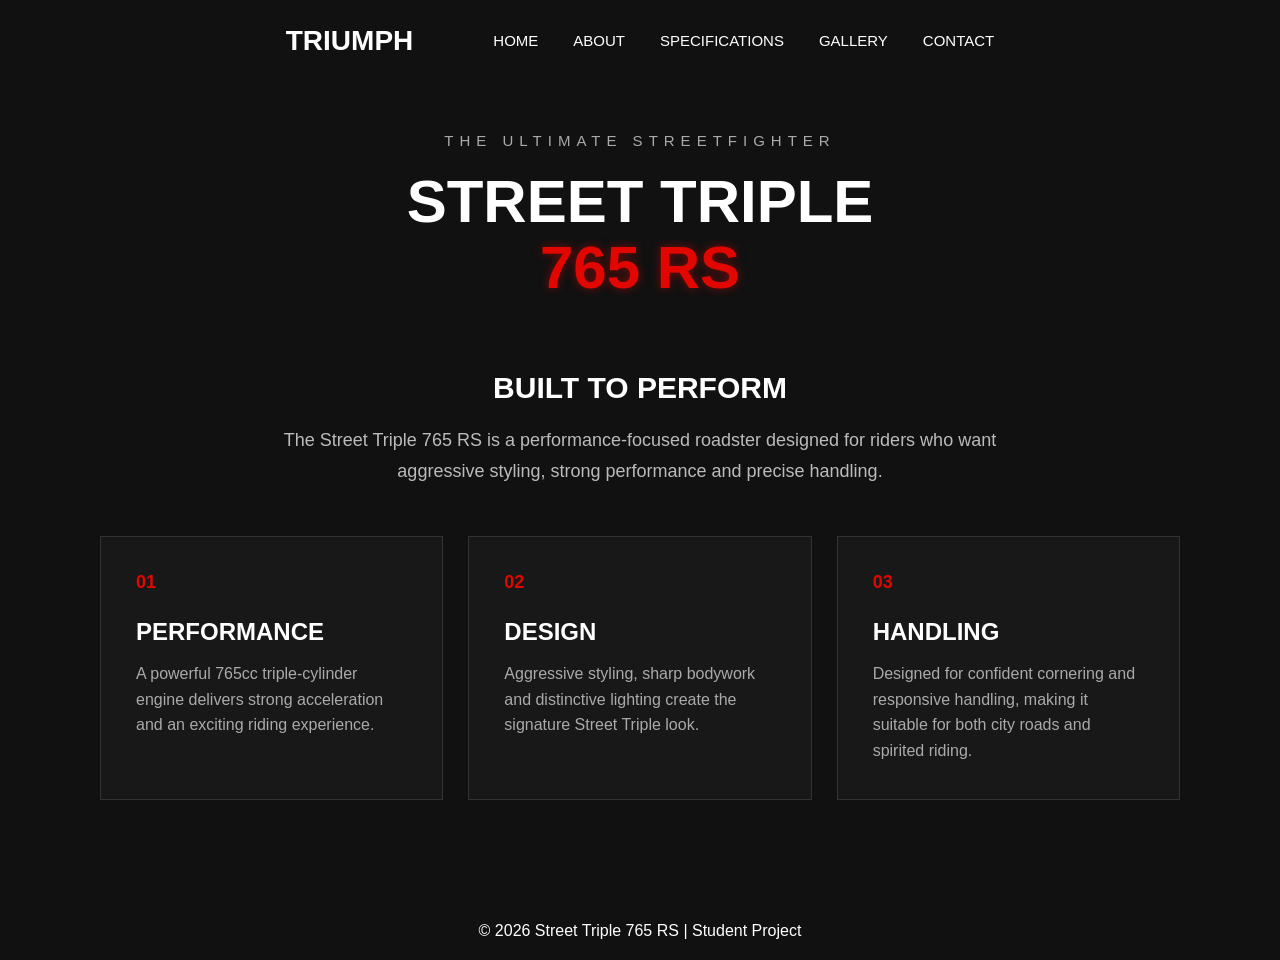
==== street-triple-765/about.html @ c4d7c84b "Add files via upload" ====
<!DOCTYPE html>
<html lang="en">

<head>
    <meta charset="UTF-8">
    <meta name="viewport" content="width=device-width, initial-scale=1.0">

    <title>About | Street Triple 765 RS</title>

    <link rel="stylesheet" href="css/style.css">
</head>

<body>

    <!-- Navigation -->
    <header>
        <nav class="navbar">

            <div class="logo">
                TRIUMPH
            </div>

            <ul class="nav-links">
                <li><a href="index.html">HOME</a></li>
                <li><a href="about.html">ABOUT</a></li>
                <li><a href="specifications.html">SPECIFICATIONS</a></li>
                <li><a href="gallery.html">GALLERY</a></li>
                <li><a href="book bike.html">CONTACT</a></li>
            </ul>

        </nav>
    </header>


    <!-- About Section -->
    <main>

        <section class="about">

            <div class="about-heading">
                <p>THE ULTIMATE STREETFIGHTER</p>

                <h1>
                    STREET TRIPLE
                    <span>765 RS</span>
                </h1>
            </div>


            <div class="about-intro">

                <h2>BUILT TO PERFORM</h2>

                <p>
                    The Street Triple 765 RS is a performance-focused
                    roadster designed for riders who want aggressive
                    styling, strong performance and precise handling.
                </p>

            </div>


            <!-- Feature Cards -->
            <div class="about-cards">

                <div class="about-card">

                    <div class="card-number">
                        01
                    </div>

                    <h2>PERFORMANCE</h2>

                    <p>
                        A powerful 765cc triple-cylinder engine delivers
                        strong acceleration and an exciting riding
                        experience.
                    </p>

                </div>


                <div class="about-card">

                    <div class="card-number">
                        02
                    </div>

                    <h2>DESIGN</h2>

                    <p>
                        Aggressive styling, sharp bodywork and distinctive
                        lighting create the signature Street Triple look.
                    </p>

                </div>


                <div class="about-card">

                    <div class="card-number">
                        03
                    </div>

                    <h2>HANDLING</h2>

                    <p>
                        Designed for confident cornering and responsive
                        handling, making it suitable for both city roads
                        and spirited riding.
                    </p>

                </div>

            </div>

        </section>

    </main>


    <!-- Footer -->
    <footer>
        <p>
            © 2026 Street Triple 765 RS | Student Project
        </p>
    </footer>

</body>

</html>
---- street-triple-765/css/style.css ----
/* Remove default browser spacing */
* {
    margin: 0;
    padding: 0;
    box-sizing: border-box;
}

/* Page */
body {
    min-height: 100vh;
    font-family: Arial, sans-serif;
    background-color: #111;
    color: white;

    display: flex;
    flex-direction: column;
    align-items: center;
}

/* Navigation */
header {
    width: 100%;
}

.navbar {
    display: flex;
    justify-content: center;
    align-items: center;
    gap: 80px;
    padding: 25px;
}

.logo {
    font-size: 28px;
    font-weight: bold;
}

.nav-links {
    display: flex;
    gap: 35px;
    list-style: none;
}

.nav-links a {
    color: white;
    text-decoration: none;
    font-size: 15px;

    transition: 0.3s;
}

.nav-links a {
    color: white;
    text-decoration: none;
    font-size: 15px;

    transition: 0.3s;
}

.nav-links a:hover {
    color: #e10600;
}


/* Hero */
.hero {
    min-height: 75vh;

    display: flex;
    justify-content: center;
    align-items: center;

    text-align: center;
}
.hero {
    position: relative;
    width: 100%;
    min-height: 75vh;
    overflow: hidden;

    display: flex;
    justify-content: center;
    align-items: center;

    text-align: center;
    background: 
    (circle at center,#2a0000 0% #111 45%, #050505 100%);
}

.hero-bike {
    position: absolute;
    inset: 0;

    display: flex;
    justify-content: center;
    align-items: center;

    z-index: 0;
   
}


.hero-content {
    position: relative;
    z-index: 1;
}

.hero-content {
    max-width: 900px;
}

.hero-small-text {
    font-size: 16px;
    letter-spacing: 8px;
    color: #aaa;
}

.hero h1 {
    font-size: 70px;
    line-height: 1;
    letter-spacing: 3px;
    margin: 20px 0;
}

.hero h1 span {
    display: block;
    color: #e10600;
}


.hero h1::after {
    content: "";

    display: block;

    width: 100px;
    height: 4px;

    background-color: #e10600;

    margin: 25px auto 0;
}

.hero-description {
    margin: 30px 0;
    font-size: 20px;
    color: #ccc;
}

.hero-button {
    display: inline-block;
    padding: 16px 35px;
    background-color: #e10600;
    color: white;
    text-decoration: none;
    font-weight: blod;
    letter-spacing: 1px;
    transition: 0.3s;
    border-radius: 5px;
}
.hero-button:hover {
    background-color: white;
    color: #e10600;

    transform: scale(1.05);

    box-shadow:
        0 0 15px rgba(225, 6, 0, 0.6),
        0 0 30px rgba(225, 6, 0, 0.3);
}

 .hero-content {
    animation: heroAppear 1.2s ease-out;
}

@keyframes heroAppear {
    from {
        opacity: 0;
        transform: translateY(40px);
    }

    to {
        opacity: 1;
        transform: translateY(0);
    }
}

.hero h1 span {
    color: #e10600;
    display: block;

    text-shadow:
        0 0 10px rgba(225, 6, 0, 0.5),
        0 0 25px rgba(225, 6, 0, 0.3);
}

/* Footer */
footer {
    text-align: center;
    padding: 20px;
}

/* =========================
   ABOUT PAGE
========================= */

.about {
    width: 90%;
    max-width: 1200px;
    min-height: 80vh;

    margin: 50px auto;

    text-align: center;
}

.about-heading p {
    color: #aaa;

    font-size: 15px;
    letter-spacing: 6px;

    margin-bottom: 20px;
}

.about-heading h1 {
    font-size: 60px;
    line-height: 1.1;
}

.about-heading h1 span {
    display: block;
    color: #e10600;

    text-shadow:
        0 0 10px rgba(225, 6, 0, 0.5);
}


/* Introduction */

.about-intro {
    max-width: 800px;

    margin: 70px auto 50px;
}

.about-intro h2 {
    font-size: 30px;
    margin-bottom: 20px;
}

.about-intro p {
    color: #bbb;

    font-size: 18px;
    line-height: 1.7;
}


/* Cards */

.about-cards {
    display: grid;

    grid-template-columns: repeat(3, 1fr);

    gap: 25px;

    margin-top: 50px;
}

.about-card {
    background: #181818;

    border: 1px solid #333;

    padding: 35px;

    text-align: left;

    transition: 0.3s;
}

.about-card:hover {
    transform: translateY(-10px);

    border-color: #e10600;

    box-shadow:
        0 10px 30px rgba(225, 6, 0, 0.15);
}

.card-number {
    color: #e10600;

    font-size: 18px;
    font-weight: bold;

    margin-bottom: 25px;
}

.about-card h2 {
    font-size: 24px;

    margin-bottom: 15px;
}

.about-card p {
    color: #aaa;

    line-height: 1.6;
}

/* =========================
   SPECIFICATIONS PAGE
========================= */

.specifications {
    width: 90%;
    max-width: 1200px;

    margin: 50px auto 80px;

    text-align: center;
}


/* Heading */

.spec-heading p {
    color: #aaa;

    font-size: 15px;
    letter-spacing: 6px;

    margin-bottom: 20px;
}

.spec-heading h1 {
    font-size: 55px;

    line-height: 1.1;

    margin-bottom: 60px;
}

.spec-heading h1 span {
    display: block;

    color: #e10600;

    text-shadow:
        0 0 10px rgba(225, 6, 0, 0.5);
}


/* Specification Grid */

.spec-grid {
    display: grid;

    grid-template-columns: repeat(4, 1fr);

    gap: 20px;
}


/* Cards */

.spec-card {
    min-height: 180px;

    padding: 30px 20px;

    background: #181818;

    border: 1px solid #333;

    display: flex;
    flex-direction: column;

    justify-content: center;

    transition: 0.3s;
}

.spec-card:hover {
    transform: translateY(-8px);

    border-color: #e10600;

    box-shadow:
        0 10px 30px rgba(225, 6, 0, 0.15);
}


/* Card Text */

.spec-card span {
    color: #999;

    font-size: 13px;

    letter-spacing: 2px;

    margin-bottom: 15px;
}

.spec-card h2 {
    color: white;

    font-size: 30px;

    margin-bottom: 10px;
}

.spec-card p {
    color: #aaa;

    font-size: 14px;

    line-height: 1.5;
}

/* =========================
   GALLERY PAGE
========================= */

.gallery {
    width: 90%;
    max-width: 1200px;

    margin: 50px auto 80px;
}


/* Heading */

.gallery-heading {
    text-align: center;

    margin-bottom: 60px;
}

.gallery-heading p {
    color: #aaa;

    font-size: 15px;
    letter-spacing: 6px;

    margin-bottom: 20px;
}

.gallery-heading h1 {
    font-size: 55px;

    line-height: 1.1;
}

.gallery-heading h1 span {
    display: block;

    color: #e10600;

    text-shadow:
        0 0 10px rgba(225, 6, 0, 0.5);
}


/* Gallery Grid */

.gallery-grid {
    display: grid;

    grid-template-columns: repeat(3, 1fr);

    gap: 20px;
}


/* Gallery Cards */

.gallery-item {
    height: 300px;

    overflow: hidden;

    border: 1px solid #333;
}

.gallery-placeholder {
    width: 100%;
    height: 100%;

    background:
        linear-gradient(
            135deg,
            #222,
            #111
        );

    display: flex;

    flex-direction: column;

    justify-content: center;

    align-items: center;

    transition: 0.4s;
}

.gallery-placeholder span {
    color: #e10600;

    font-size: 18px;

    font-weight: bold;

    margin-bottom: 15px;
}

.gallery-placeholder h2 {
    font-size: 25px;

    letter-spacing: 2px;
}


/* Hover */

.gallery-item:hover .gallery-placeholder {
    transform: scale(1.08);

    background:
        radial-gradient(
            circle,
            #3a0000,
            #111
        );
}

.gallery-item:hover {
    border-color: #e10600;
}


.gallery-item {
    height: 300px;
    position: relative;
    overflow: hidden;
    border: 1px solid #333;
}

.gallery-item img {
    width: 100%;
    height: 100%;
    object-fit: cover;
    transition: 0.5s;
}

.gallery-overlay {
    position: absolute;
    inset: 0;

    display: flex;
    flex-direction: column;
    justify-content: flex-end;

    padding: 25px;

    background: linear-gradient(
        transparent,
        rgba(0, 0, 0, 0.9)
    );
}

.gallery-overlay span {
    color: #e10600;
    font-weight: bold;
}

.gallery-overlay h2 {
    margin-top: 8px;
}

.gallery-item:hover img {
    transform: scale(1.1);
}

.details{
  color: #e10600;
}
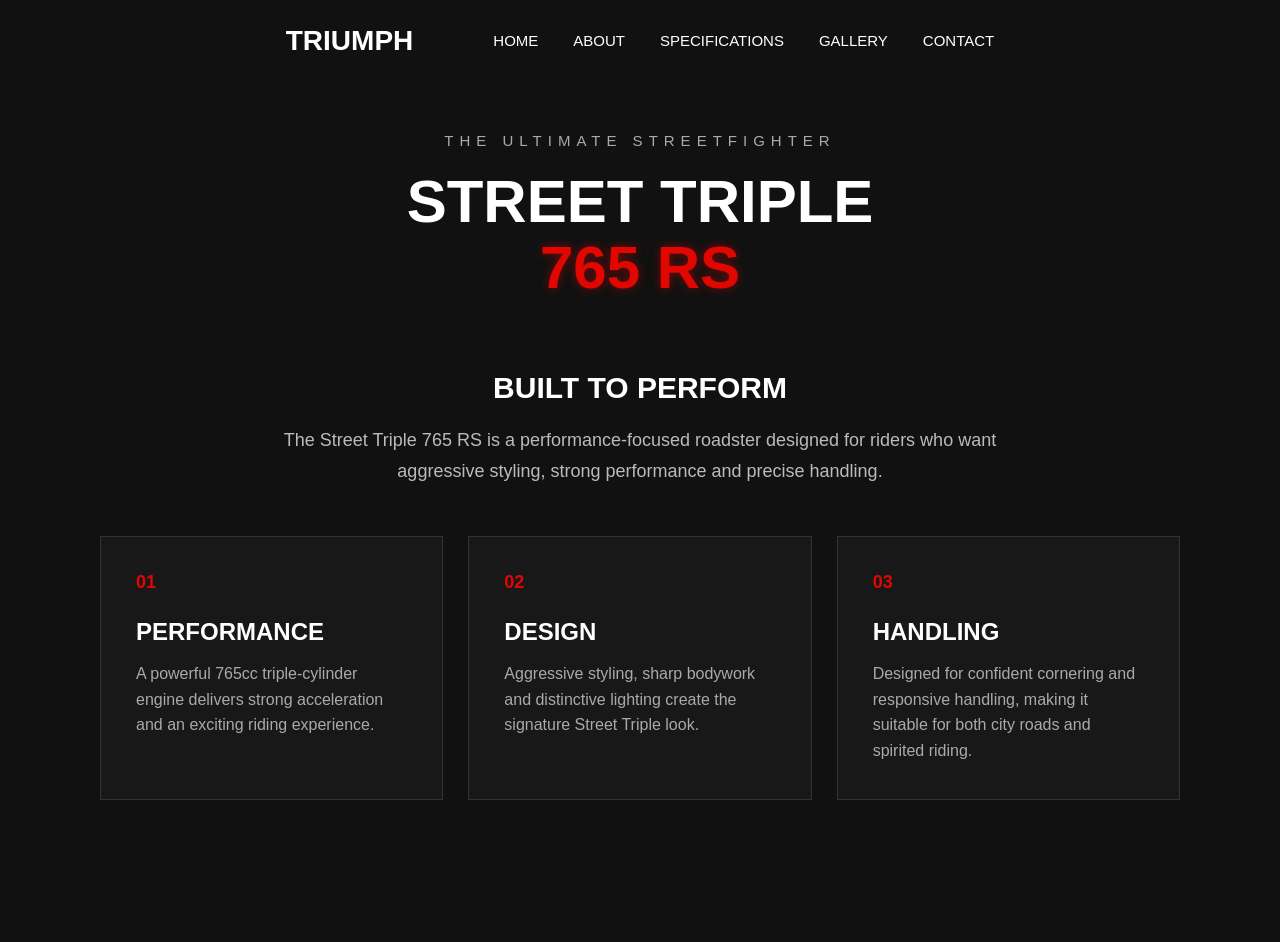
==== commit be13c06b: "Remove copyright text from footer in about.html The footer section was modified to remove the copyri" ====
--- a/street-triple-765/about.html
+++ b/street-triple-765/about.html
@@ -122,10 +122,10 @@
     <!-- Footer -->
     <footer>
         <p>
-            © 2026 Street Triple 765 RS | Student Project
+            
         </p>
     </footer>
 
 </body>
 
-</html>+</html>
